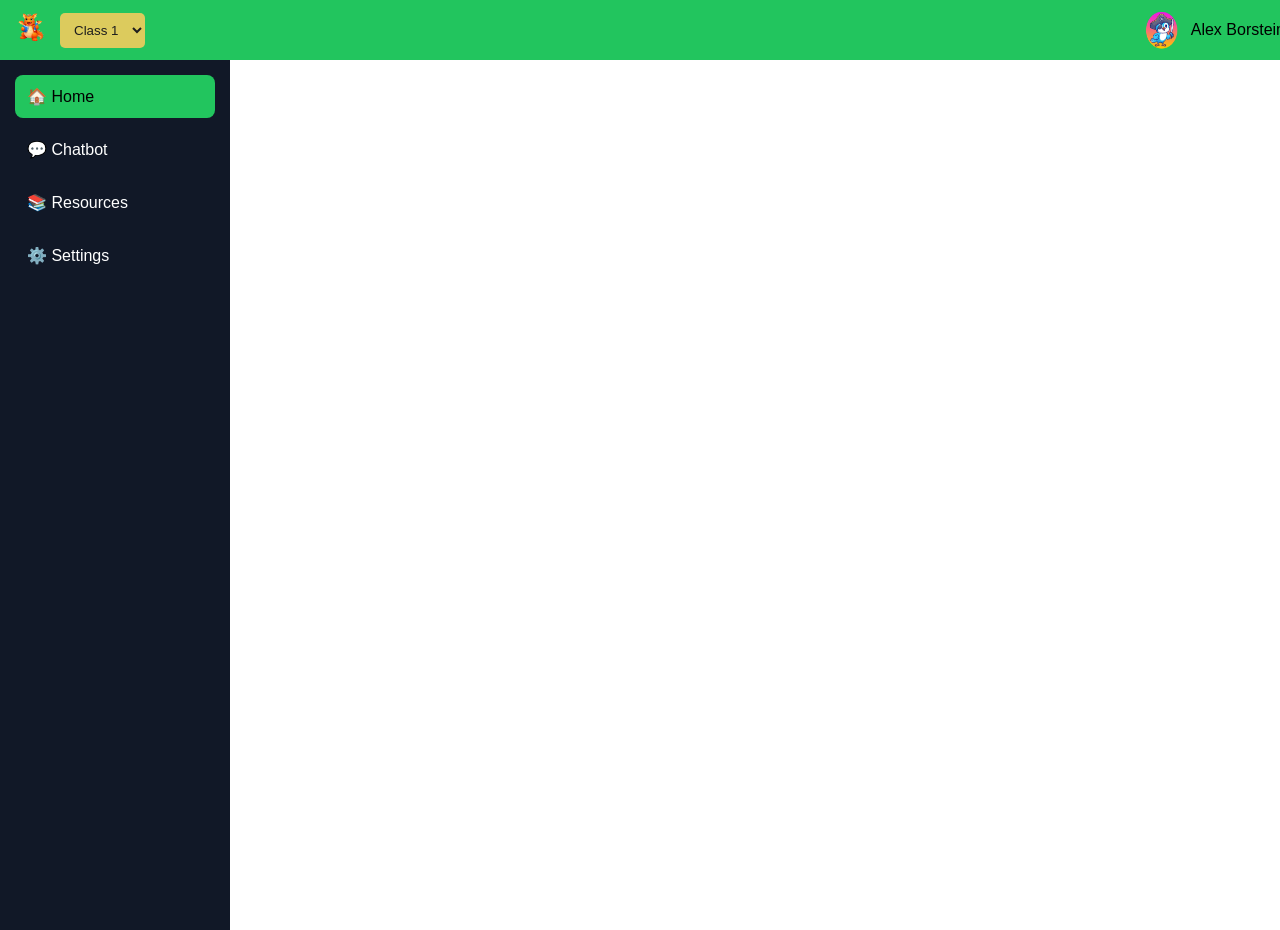
==== chatbot.html @ 6294f371 "made changes" ====
<!DOCTYPE html>
<html>
<head>
  <title>Student Chatbot</title>
  <link rel="stylesheet" href="style.css">
  <link rel="icon" type="image/png" href="assets/logo.png">
</head>

<body>

  <!-- TOP BAR -->
  <div class="top-bar">

    <div class="left">

      <div class="logo">
        <img src="assets/logo.png" alt="Logo">
      </div>

      <select class="dropdown">
        <option>Class 1</option>
      </select>

    </div>

    <div class="profile">
      <img src="assets/profile.png" alt="Profile">
      <span>Alex Borstein</span>
    </div>

  </div>

  <!-- MAIN LAYOUT -->
  <div class="container">

    <!-- SIDEBAR -->
    <div class="sidebar">

      <a href="index.html" class="active">🏠 Home</a> <!-- Abdelkerim add the logs here, make sure no background of logos-->
      <a href="chatbot.html">💬 Chatbot</a>
      <a href="resources.html">📚 Resources</a>
      <a href="settings.html">⚙️ Settings</a>

    </div>
---- style.css ----
body {
    margin: 0;
    font-family: Arial, sans-serif;
}

/* TOP BAR */
.top-bar {
    width: 100%;
    height: 60px;
    background-color: #22C55E;
    display: flex;
    align-items: center;
    padding: 0 15px;
}

/* LEFT SIDE */
.left {
    display: flex;
    align-items: center;
    gap: 15px;
}

/* LOGO */
.logo img {
    height: 45px;
}

/* DROPDOWN */
.dropdown {
    padding: 5px 10px;
    border-radius: 5px;
    border: none;
    height: 35px;
    background-color: #DCCB5D;
    color: #1E1E1E;
}

/* PROFILE */
.profile {
    margin-left: auto;
    display: flex;
    align-items: center;
    gap: 10px;
    padding-right: 10px;
}

.profile img {
    height: 40px;
    width: 40px;
    border-radius: 50%;
}

/* MAIN LAYOUT */
.container {
    display: flex;
}

/* SIDEBAR */
.sidebar {
    width: 200px;
    height: calc(100vh - 60px);
    background-color: #111827;
    padding: 15px;
}

/* SIDEBAR LINKS */
.sidebar a {
    display: block;
    padding: 12px;
    margin-bottom: 10px;
    text-decoration: none;
    color: white;
    border-radius: 8px;
    transition: 0.2s;
}

.sidebar a:hover {
    background-color: #1F2937;
}

.sidebar a.active {
    background-color: #22C55E;
    color: black;
}

/* CONTENT */
.content {
    flex: 1;
    padding: 20px;
}

/* CARDS */
.cards {
    display: flex;
    gap: 10px;
}

.card {
    flex: 1;
    background: #f3f4f6;
    padding: 20px;
    border-radius: 10px;
}

/* LARGE CARD */
.large-card {
    margin-top: 20px;
    height: 200px;
    background: #e5e7eb;
    border-radius: 10px;
    padding: 20px;
}

/* BOTTOM SECTION */
.bottom-section {
    display: flex;
    gap: 10px;
    margin-top: 20px;
}

.notes, .assignment {
    flex: 1;
    background: #f3f4f6;
    padding: 20px;
    border-radius: 10px;
}
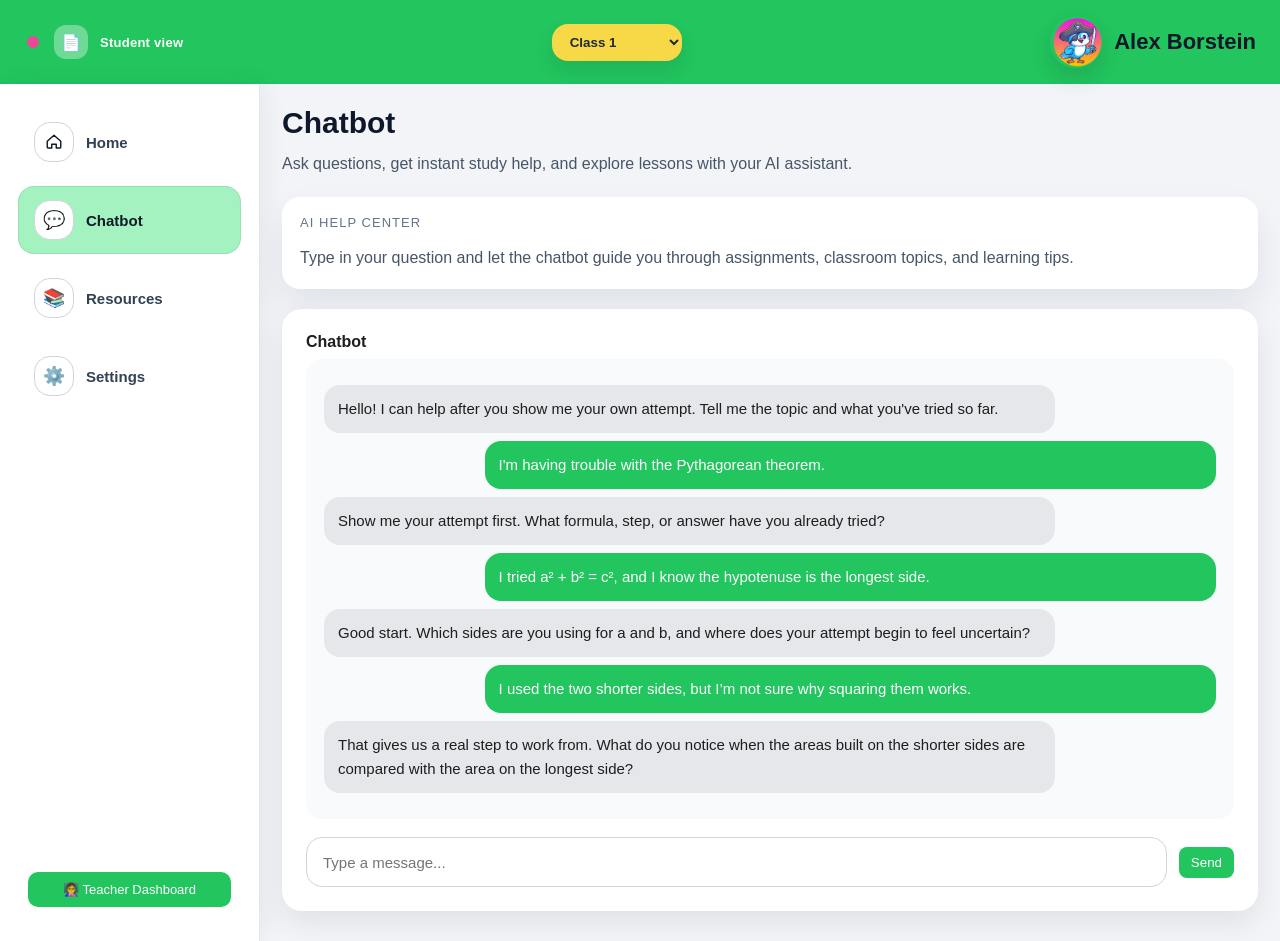
==== commit 7d229be2: "Merge branch 'main' of https://github.com/emaans101/Secure-AI-Project" ====
--- a/chatbot.html
+++ b/chatbot.html
@@ -1,44 +1,187 @@
-<!DOCTYPE html>
+﻿<!DOCTYPE html>
 <html>
 <head>
   <title>Student Chatbot</title>
-  <link rel="stylesheet" href="style.css">
+  <link rel="stylesheet" href="css/style.css">
+  <link rel="stylesheet" href="css/chatbot.css">
   <link rel="icon" type="image/png" href="assets/logo.png">
 </head>
 
+<script>
+const tutorState = {
+    currentTopic: null,
+    hasAttempt: false
+};
+
+function sendMessage() {
+    let input = document.getElementById("userInput");
+    let message = input.value.trim();
+    if (message === "") return;
+
+    appendMessage("user", message);
+    input.value = "";
+
+    setTimeout(() => {
+        appendMessage("bot", generateSocraticReply(message));
+    }, 250);
+}
+
+function appendMessage(role, text) {
+    let chat = document.getElementById("chatMessages");
+    let msg = document.createElement("div");
+    msg.className = role;
+    msg.innerText = text;
+    chat.appendChild(msg);
+    chat.scrollTop = chat.scrollHeight;
+}
+
+function generateSocraticReply(text) {
+    let normalized = text.toLowerCase();
+    let detectedTopic = extractTopic(normalized);
+    let topic = detectedTopic || tutorState.currentTopic;
+    let hasAttempt = detectAttempt(normalized);
+    let asksForHelp = /\b(stuck|don't understand|dont understand|can't|cant|help me|how do i|how do we|why|what is|explain|solve|answer)\b/.test(normalized);
+    let lowEffortUncertainty = /\b(i'm not sure|im not sure|i'm lost|im lost|i don't know|idk|not sure)\b/.test(normalized);
+
+    if (detectedTopic) {
+        tutorState.currentTopic = detectedTopic;
+    }
+
+    if (hasAttempt) {
+        tutorState.hasAttempt = true;
+    }
+
+    if (/\b(hello|hi|hey|good morning|good afternoon|good evening)\b/.test(normalized)) {
+        return "Hi! What topic are you working on today? Try sharing what you think the answer might be or the step you already tried.";
+    }
+
+    if (/\b(thank|thanks|great|ok|okay|nice)\b/.test(normalized)) {
+        return "You’re welcome! Is there another step you want to explore or another topic you'd like to review?";
+    }
+
+    if ((asksForHelp || lowEffortUncertainty) && !tutorState.hasAttempt) {
+        if (topic) {
+            return `Before I help with ${topic}, show me your own attempt first. What answer did you try, or what first step have you already taken?`;
+        }
+        return "Show me your own attempt first. Tell me the topic, what answer you tried, or the first step you worked on.";
+    }
+
+    if (hasAttempt) {
+        if (topic) {
+            return `Nice, that gives us something to work with for ${topic}. Which part of your attempt feels strongest, and where do you think it starts to go off track?`;
+        }
+        return "Good, now we have an attempt to build from. Which step felt right, and where did you start getting stuck?";
+    }
+
+    if (/\b(i know|i understand|i think|i learned|i remember|i believe)\b/.test(normalized)) {
+        if (topic) {
+            return `That’s a useful start for ${topic}. What step would you try next before asking for the full explanation?`;
+        }
+        return "That’s a useful start. What step would you try next before asking for the full explanation?";
+    }
+
+    return topic
+        ? `What have you tried so far for ${topic}? I’ll jump in once you show me a step or an answer you already worked on.`
+        : "Tell me the topic and show me a step, idea, or answer you already tried so I can guide you from there.";
+}
+
+function extractTopic(text) {
+    let topics = ["pythagorean theorem", "triangle", "equation", "grammar", "essay", "photosynthesis", "algebra", "history", "chemistry", "fractions"];
+    for (let topic of topics) {
+        if (text.includes(topic)) return topic;
+    }
+    let match = text.match(/\b(on|about|with|in) ([a-z ]+)\b/);
+    return match ? match[2].trim() : null;
+}
+
+function detectAttempt(text) {
+    return /\b(i tried|i think|my answer|my attempt|i got|i used|i solved|i wrote|i worked out|i calculated|i started|first i|i know|i believe|i found|i did)\b/.test(text)
+        || /\d/.test(text)
+        || /[=+\-*/^]/.test(text);
+}
+</script>
+
 <body>
 
-  <!-- TOP BAR -->
-  <div class="top-bar">
+  <header class="top-bar">
+    <div class="top-left">
+      <div class="status-dot"></div>
+      <div class="top-icon">📄</div>
+      <div class="top-label">Student view</div>
+    </div>
+    <div class="top-center">
+      <select class="dropdown">
+        <option>Class 1</option>
+        <option>Class 2</option>
+        <option>Class 3</option>
+      </select>
+    </div>
+    <div class="top-right">
+      <img src="assets/profile.png" alt="Profile" class="profile-avatar">
+      <span class="profile-name">Alex Borstein</span>
+    </div>
+  </header>
 
-    <div class="left">
+  <div class="container">
+    <aside class="sidebar">
+      <nav>
+        <a href="index.html" class="nav-item">
+          <span class="nav-icon home-icon">
+            <svg viewBox="0 0 24 24" fill="none" stroke="currentColor" stroke-width="1.9" stroke-linecap="round" stroke-linejoin="round">
+              <path d="M3 11L12 3l9 8v8a1 1 0 0 1-1 1h-5v-5H9v5H4a1 1 0 0 1-1-1v-8Z" />
+            </svg>
+          </span>
+          Home
+        </a>
+        <a href="chatbot.html" class="nav-item active">
+          <span class="nav-icon">💬</span>
+          Chatbot
+        </a>
+        <a href="resources.html" class="nav-item">
+          <span class="nav-icon">📚</span>
+          Resources
+        </a>
+        <a href="settings.html" class="nav-item">
+          <span class="nav-icon">⚙️</span>
+          Settings
+        </a>
+      </nav>
+      <a href="teacher-dashboard.html" class="teacher-btn">
+        👩‍🏫 Teacher Dashboard
+      </a>
+    </aside>
+    <main class="content">
+      <div class="page-intro">
+        <h1>Chatbot</h1>
+        <p>Ask questions, get instant study help, and explore lessons with your AI assistant.</p>
+      </div>
+      <article class="card">
+        <div class="card-title">AI Help Center</div>
+        <p class="card-text">Type in your question and let the chatbot guide you through assignments, classroom topics, and learning tips.</p>
+      </article>
+          <div class="chatbox">
 
-      <div class="logo">
-        <img src="assets/logo.png" alt="Logo">
+      <div class="chat-header">Chatbot</div>
+
+      <div class="chat-messages" id="chatMessages">
+        <div class="bot">Hello! I can help after you show me your own attempt. Tell me the topic and what you've tried so far.</div>
+        <div class="user">I'm having trouble with the Pythagorean theorem.</div>
+        <div class="bot">Show me your attempt first. What formula, step, or answer have you already tried?</div>
+        <div class="user">I tried a² + b² = c², and I know the hypotenuse is the longest side.</div>
+        <div class="bot">Good start. Which sides are you using for a and b, and where does your attempt begin to feel uncertain?</div>
+        <div class="user">I used the two shorter sides, but I’m not sure why squaring them works.</div>
+        <div class="bot">That gives us a real step to work from. What do you notice when the areas built on the shorter sides are compared with the area on the longest side?</div>
       </div>
 
-      <select class="dropdown">
-        <option>Class 1</option>
-      </select>
+      <div class="chat-input">
+        <input type="text" id="userInput" placeholder="Type a message...">
+        <button onclick="sendMessage()">Send</button>
+      </div>
+    </main>
 
-    </div>
-
-    <div class="profile">
-      <img src="assets/profile.png" alt="Profile">
-      <span>Alex Borstein</span>
-    </div>
 
   </div>
+  </div>
 
-  <!-- MAIN LAYOUT -->
-  <div class="container">
-
-    <!-- SIDEBAR -->
-    <div class="sidebar">
-
-      <a href="index.html" class="active">🏠 Home</a> <!-- Abdelkerim add the logs here, make sure no background of logos-->
-      <a href="chatbot.html">💬 Chatbot</a>
-      <a href="resources.html">📚 Resources</a>
-      <a href="settings.html">⚙️ Settings</a>
-
-    </div>+</body>
+</html>
--- a/css/style.css
+++ b/css/style.css
@@ -0,0 +1,273 @@
+﻿* {
+  box-sizing: border-box;
+}
+
+body {
+  margin: 0;
+  font-family: 'Inter', Arial, sans-serif;
+  background: #f2f4f8;
+  color: #1f2937;
+}
+
+button,
+input,
+select {
+  font-family: inherit;
+}
+
+.top-bar {
+  display: flex;
+  align-items: center;
+  justify-content: space-between;
+  padding: 16px 24px;
+  background: #22c55e;
+  color: #ffffff;
+  min-height: 64px;
+  box-shadow: inset 0 -2px 0 rgba(16, 185, 129, 0.25);
+}
+
+.top-left,
+.top-right {
+  display: flex;
+  align-items: center;
+  gap: 12px;
+}
+
+.top-center {
+  flex: 1;
+  display: flex;
+  justify-content: center;
+}
+
+.status-dot {
+  width: 18px;
+  height: 18px;
+  border-radius: 50%;
+  background: #ec4899;
+  border: 3px solid #22c55e;
+}
+
+.top-icon {
+  width: 34px;
+  height: 34px;
+  display: grid;
+  place-items: center;
+  background: rgba(255, 255, 255, 0.35);
+  border-radius: 12px;
+  font-size: 16px;
+}
+
+.top-label {
+  font-weight: 700;
+  font-size: 13px;
+  letter-spacing: 0.02em;
+}
+
+.dropdown {
+  padding: 10px 14px;
+  border-radius: 16px;
+  border: none;
+  background-color: #f7d948;
+  color: #1f2937;
+  font-weight: 700;
+  min-width: 130px;
+  box-shadow: 0 10px 20px rgba(15, 23, 42, 0.1);
+}
+
+.profile-avatar {
+  width: 52px;
+  height: 52px;
+  border-radius: 50%;
+  object-fit: cover;
+  box-shadow: 0 10px 22px rgba(15, 23, 42, 0.14);
+}
+
+.profile-name {
+  font-size: 22px;
+  font-weight: 700;
+  color: #0f172a;
+}
+
+.container {
+  display: grid;
+  grid-template-columns: 240px 1fr;
+  min-height: calc(100vh - 64px);
+}
+
+.sidebar {
+  padding: 24px 18px;
+  background: #ffffff;
+  border-right: 1px solid #e2e8f0;
+  box-shadow: 4px 0 24px rgba(15, 23, 42, 0.06);
+  display: flex;
+  flex-direction: column;
+  justify-content: space-between;
+}
+
+nav {
+  display: flex;
+  flex-direction: column;
+  gap: 10px;
+}
+
+.container {
+  display: grid;
+  grid-template-columns: 260px minmax(0, 1fr);
+  min-height: calc(100vh - 64px);
+}
+
+@media (max-width: 1000px) {
+  .container {
+    grid-template-columns: 1fr;
+  }
+}
+
+.nav-item {
+  display: flex;
+  align-items: center;
+  gap: 12px;
+  padding: 14px 16px;
+  border-radius: 16px;
+  text-decoration: none;
+  color: #334155;
+  font-size: 15px;
+  font-weight: 700;
+  transition: transform 0.2s ease, background 0.2s ease, box-shadow 0.2s ease;
+}
+
+.nav-item:hover {
+  background: #f4f9f5;
+  transform: translateX(2px);
+}
+
+.nav-item.active {
+  background: #a4f2bf;
+  color: #111827;
+  box-shadow: inset 0 0 0 1px rgba(15, 23, 42, 0.08);
+}
+
+.nav-icon {
+  width: 40px;
+  height: 40px;
+  display: grid;
+  place-items: center;
+  border-radius: 16px;
+  background: #ffffff;
+  color: #111827;
+  font-size: 18px;
+  border: 1px solid #d1d5db;
+}
+
+.nav-item.active .nav-icon {
+  background: #ffffff;
+  border-color: #d1d5db;
+}
+
+.nav-item .nav-icon svg {
+  width: 18px;
+  height: 18px;
+}
+
+.sidebar-footer {
+  display: flex;
+  justify-content: center;
+  margin-top: 16px;
+}
+
+.add-button {
+  width: 48px;
+  height: 48px;
+  border-radius: 16px;
+  border: none;
+  background: #111827;
+  color: white;
+  font-size: 24px;
+  cursor: pointer;
+  box-shadow: 0 16px 26px rgba(17, 24, 39, 0.18);
+}
+
+
+.content {
+  padding: 22px 22px 30px 22px;
+}
+
+
+.content {
+  padding: 22px 22px 30px 22px;
+}
+
+.page-intro {
+  margin-bottom: 20px;
+}
+
+.page-intro h1 {
+  margin: 0;
+  font-size: 30px;
+  color: #0f172a;
+}
+
+.page-intro p {
+  margin: 10px 0 0;
+  color: #475569;
+  max-width: 620px;
+  line-height: 1.7;
+}
+
+.card-text {
+  margin: 14px 0 0;
+  color: #475569;
+  line-height: 1.7;
+}
+
+.dashboard-grid {
+  display: grid;
+  gap: 30px;
+  grid-template-columns: 1.1fr 1fr;
+}
+
+.summary-cards,
+.side-cards {
+  display: grid;
+  gap: 26px;
+}
+
+.summary-cards {
+  grid-template-columns: repeat(2, minmax(0, 1fr));
+}
+
+.card {
+  background: white;
+  border-radius: 18px;
+  padding: 18px;
+  box-shadow: 0 16px 34px rgba(15, 23, 42, 0.08);
+}
+
+.card-title {
+  display: block;
+  margin-bottom: 14px;
+  font-size: 13px;
+  letter-spacing: 0.08em;
+  text-transform: uppercase;
+  color: #64748b;
+}
+
+.teacher-btn {
+  display: flex;
+  align-items: center;
+  justify-content: center;
+  padding: 10px 12px;
+  margin: 10px;
+  background: #22c55e;
+  color: white;
+  border-radius: 10px;
+  font-size: 13px;
+  text-decoration: none;
+  font-weight: 500;
+  transition: 0.2s ease;
+}
+
+.teacher-btn:hover {
+  background: #16a34a;
+  transform: translateY(-2px);
+}
+
--- a/css/chatbot.css
+++ b/css/chatbot.css
@@ -0,0 +1,93 @@
+/* CHATBOX */
+.chatbox {
+    margin: 20px auto 0;
+    background: white;
+    border-radius: 20px;
+    padding: 24px;
+    width: 100%;
+    max-width: 980px;
+    box-shadow: 0 12px 30px rgba(0, 0, 0, 0.08);
+}
+
+/* HEADER */
+.chat-header {
+    font-weight: bold;
+    font-size: 16px;
+    margin-bottom: 8px;
+    color: #1E1E1E;
+}
+
+/* MESSAGES AREA */
+.chat-messages {
+    min-height: 360px;
+    max-height: calc(100vh - 260px);
+    overflow-y: auto;
+    background: #f9fafb;
+    padding: 18px;
+    border-radius: 16px;
+    scroll-behavior: smooth;
+}
+
+/* MESSAGE BASE */
+.bot, .user {
+    margin: 8px 0;
+    padding: 12px 14px;
+    border-radius: 16px;
+    max-width: 82%;
+    font-size: 15px;
+    line-height: 1.6;
+}
+
+/* BOT */
+.bot {
+    background: #e5e7eb;
+    color: #1E1E1E;
+}
+
+/* USER */
+.user {
+    background: #22C55E;
+    color: white;
+    margin-left: auto;
+}
+
+/* INPUT AREA */
+.chat-input {
+    display: flex;
+    margin-top: 18px;
+    gap: 12px;
+    align-items: center;
+}
+
+/* INPUT */
+.chat-input input {
+    flex: 1;
+    padding: 14px 16px;
+    border-radius: 16px;
+    border: 1px solid #d1d5db;
+    outline: none;
+    min-height: 50px;
+    font-size: 15px;
+}
+
+/* FOCUS EFFECT */
+.chat-input input:focus {
+    border-color: #22C55E;
+    box-shadow: 0 0 0 2px rgba(34,197,94,0.2);
+}
+
+/* BUTTON */
+.chat-input button {
+    padding: 8px 12px;
+    border: none;
+    background: #22C55E;
+    color: white;
+    border-radius: 8px;
+    cursor: pointer;
+    transition: 0.2s;
+}
+
+/* HOVER */
+.chat-input button:hover {
+    background: #16a34a;
+}
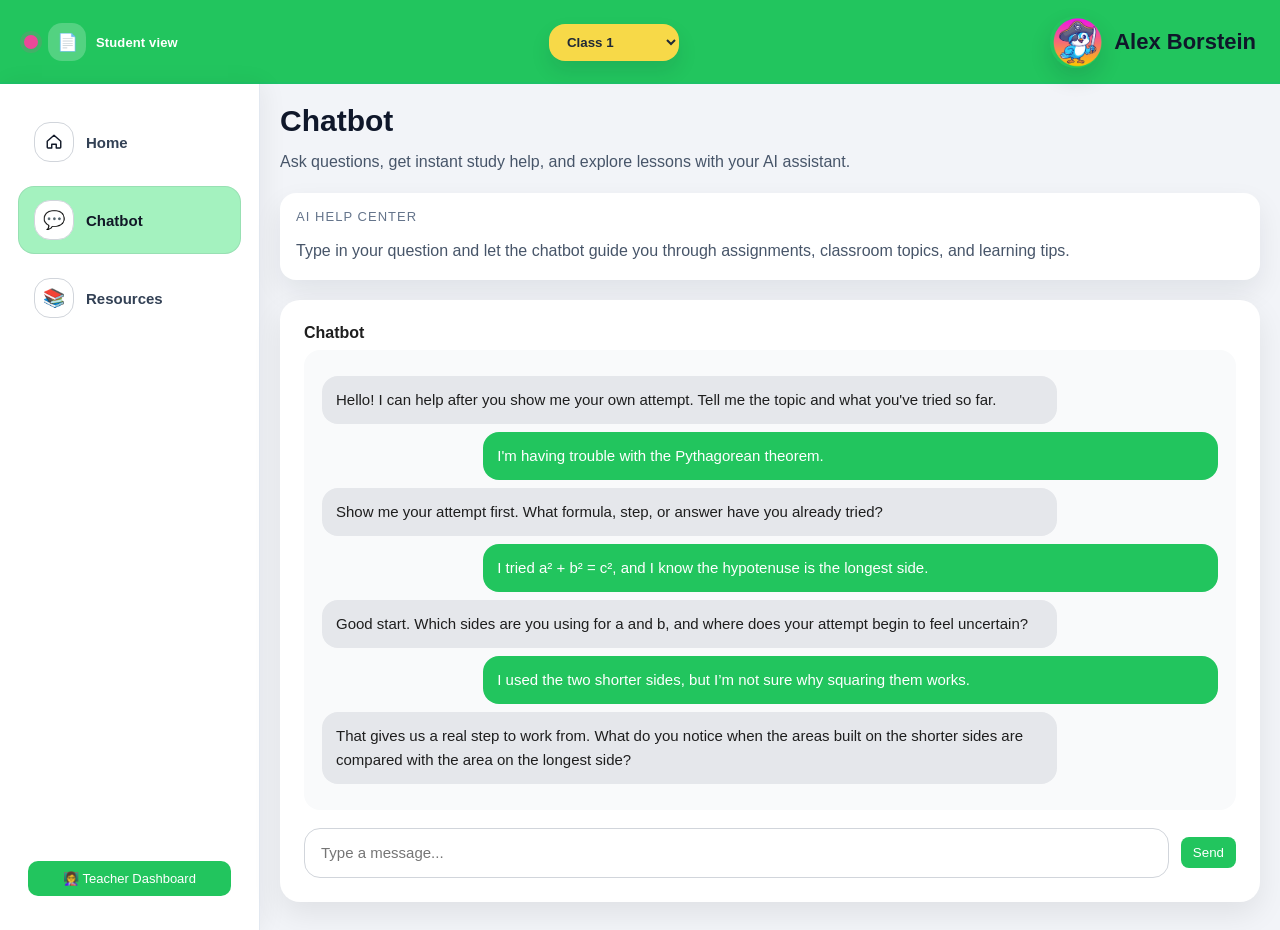
==== commit ac7fdab2: "Removed Settings tab" ====
--- a/chatbot.html
+++ b/chatbot.html
@@ -141,10 +141,6 @@
           <span class="nav-icon">📚</span>
           Resources
         </a>
-        <a href="settings.html" class="nav-item">
-          <span class="nav-icon">⚙️</span>
-          Settings
-        </a>
       </nav>
       <a href="teacher-dashboard.html" class="teacher-btn">
         👩‍🏫 Teacher Dashboard
--- a/css/style.css
+++ b/css/style.css
@@ -33,6 +33,10 @@
   gap: 12px;
 }
 
+.top-left {
+  gap: 10px;
+}
+
 .top-center {
   flex: 1;
   display: flex;
@@ -40,27 +44,50 @@
 }
 
 .status-dot {
-  width: 18px;
-  height: 18px;
+  width: 14px;
+  height: 14px;
   border-radius: 50%;
   background: #ec4899;
-  border: 3px solid #22c55e;
+  box-shadow: 0 0 0 4px rgba(236, 72, 153, 0.16);
+}
+
+.top-chip {
+  display: flex;
+  align-items: center;
+  gap: 12px;
+  padding: 8px 14px 8px 8px;
+  border-radius: 18px;
+  background: rgba(255, 255, 255, 0.12);
+  box-shadow: inset 0 0 0 1px rgba(255, 255, 255, 0.12);
 }
 
 .top-icon {
-  width: 34px;
-  height: 34px;
+  width: 38px;
+  height: 38px;
   display: grid;
   place-items: center;
-  background: rgba(255, 255, 255, 0.35);
-  border-radius: 12px;
-  font-size: 16px;
+  background: rgba(255, 255, 255, 0.22);
+  border-radius: 14px;
+  font-size: 17px;
+}
+
+.top-copy {
+  display: flex;
+  flex-direction: column;
+  gap: 1px;
 }
 
 .top-label {
   font-weight: 700;
   font-size: 13px;
-  letter-spacing: 0.02em;
+  letter-spacing: 0.01em;
+}
+
+.top-subtitle {
+  font-size: 11px;
+  color: rgba(255, 255, 255, 0.8);
+  letter-spacing: 0.04em;
+  text-transform: uppercase;
 }
 
 .dropdown {
@@ -188,16 +215,11 @@
 
 
 .content {
-  padding: 22px 22px 30px 22px;
-}
-
-
-.content {
-  padding: 22px 22px 30px 22px;
+  padding: 20px 20px 28px;
 }
 
 .page-intro {
-  margin-bottom: 20px;
+  margin-bottom: 18px;
 }
 
 .page-intro h1 {
@@ -214,21 +236,21 @@
 }
 
 .card-text {
-  margin: 14px 0 0;
+  margin: 12px 0 0;
   color: #475569;
-  line-height: 1.7;
+  line-height: 1.6;
 }
 
 .dashboard-grid {
   display: grid;
-  gap: 30px;
+  gap: 22px;
   grid-template-columns: 1.1fr 1fr;
 }
 
 .summary-cards,
 .side-cards {
   display: grid;
-  gap: 26px;
+  gap: 18px;
 }
 
 .summary-cards {
@@ -237,9 +259,9 @@
 
 .card {
   background: white;
-  border-radius: 18px;
-  padding: 18px;
-  box-shadow: 0 16px 34px rgba(15, 23, 42, 0.08);
+  border-radius: 16px;
+  padding: 16px;
+  box-shadow: 0 12px 28px rgba(15, 23, 42, 0.08);
 }
 
 .card-title {
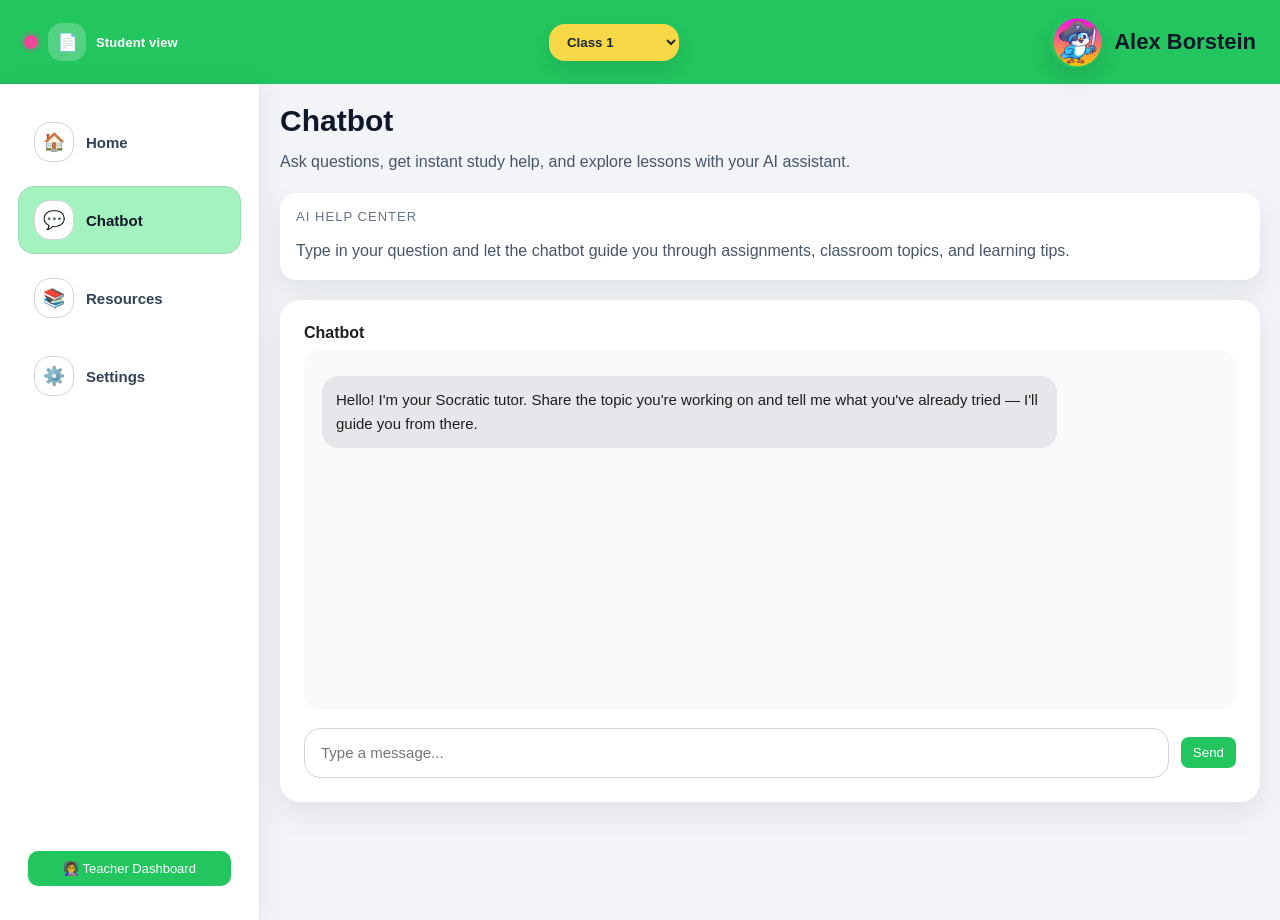
==== commit 02a3b099: "updates the files" ====
--- a/chatbot.html
+++ b/chatbot.html
@@ -7,100 +7,6 @@
   <link rel="icon" type="image/png" href="assets/logo.png">
 </head>
 
-<script>
-const tutorState = {
-    currentTopic: null,
-    hasAttempt: false
-};
-
-function sendMessage() {
-    let input = document.getElementById("userInput");
-    let message = input.value.trim();
-    if (message === "") return;
-
-    appendMessage("user", message);
-    input.value = "";
-
-    setTimeout(() => {
-        appendMessage("bot", generateSocraticReply(message));
-    }, 250);
-}
-
-function appendMessage(role, text) {
-    let chat = document.getElementById("chatMessages");
-    let msg = document.createElement("div");
-    msg.className = role;
-    msg.innerText = text;
-    chat.appendChild(msg);
-    chat.scrollTop = chat.scrollHeight;
-}
-
-function generateSocraticReply(text) {
-    let normalized = text.toLowerCase();
-    let detectedTopic = extractTopic(normalized);
-    let topic = detectedTopic || tutorState.currentTopic;
-    let hasAttempt = detectAttempt(normalized);
-    let asksForHelp = /\b(stuck|don't understand|dont understand|can't|cant|help me|how do i|how do we|why|what is|explain|solve|answer)\b/.test(normalized);
-    let lowEffortUncertainty = /\b(i'm not sure|im not sure|i'm lost|im lost|i don't know|idk|not sure)\b/.test(normalized);
-
-    if (detectedTopic) {
-        tutorState.currentTopic = detectedTopic;
-    }
-
-    if (hasAttempt) {
-        tutorState.hasAttempt = true;
-    }
-
-    if (/\b(hello|hi|hey|good morning|good afternoon|good evening)\b/.test(normalized)) {
-        return "Hi! What topic are you working on today? Try sharing what you think the answer might be or the step you already tried.";
-    }
-
-    if (/\b(thank|thanks|great|ok|okay|nice)\b/.test(normalized)) {
-        return "You’re welcome! Is there another step you want to explore or another topic you'd like to review?";
-    }
-
-    if ((asksForHelp || lowEffortUncertainty) && !tutorState.hasAttempt) {
-        if (topic) {
-            return `Before I help with ${topic}, show me your own attempt first. What answer did you try, or what first step have you already taken?`;
-        }
-        return "Show me your own attempt first. Tell me the topic, what answer you tried, or the first step you worked on.";
-    }
-
-    if (hasAttempt) {
-        if (topic) {
-            return `Nice, that gives us something to work with for ${topic}. Which part of your attempt feels strongest, and where do you think it starts to go off track?`;
-        }
-        return "Good, now we have an attempt to build from. Which step felt right, and where did you start getting stuck?";
-    }
-
-    if (/\b(i know|i understand|i think|i learned|i remember|i believe)\b/.test(normalized)) {
-        if (topic) {
-            return `That’s a useful start for ${topic}. What step would you try next before asking for the full explanation?`;
-        }
-        return "That’s a useful start. What step would you try next before asking for the full explanation?";
-    }
-
-    return topic
-        ? `What have you tried so far for ${topic}? I’ll jump in once you show me a step or an answer you already worked on.`
-        : "Tell me the topic and show me a step, idea, or answer you already tried so I can guide you from there.";
-}
-
-function extractTopic(text) {
-    let topics = ["pythagorean theorem", "triangle", "equation", "grammar", "essay", "photosynthesis", "algebra", "history", "chemistry", "fractions"];
-    for (let topic of topics) {
-        if (text.includes(topic)) return topic;
-    }
-    let match = text.match(/\b(on|about|with|in) ([a-z ]+)\b/);
-    return match ? match[2].trim() : null;
-}
-
-function detectAttempt(text) {
-    return /\b(i tried|i think|my answer|my attempt|i got|i used|i solved|i wrote|i worked out|i calculated|i started|first i|i know|i believe|i found|i did)\b/.test(text)
-        || /\d/.test(text)
-        || /[=+\-*/^]/.test(text);
-}
-</script>
-
 <body>
 
   <header class="top-bar">
@@ -109,6 +15,7 @@
       <div class="top-icon">📄</div>
       <div class="top-label">Student view</div>
     </div>
+
     <div class="top-center">
       <select class="dropdown">
         <option>Class 1</option>
@@ -116,6 +23,7 @@
         <option>Class 3</option>
       </select>
     </div>
+
     <div class="top-right">
       <img src="assets/profile.png" alt="Profile" class="profile-avatar">
       <span class="profile-name">Alex Borstein</span>
@@ -126,58 +34,179 @@
     <aside class="sidebar">
       <nav>
         <a href="index.html" class="nav-item">
-          <span class="nav-icon home-icon">
-            <svg viewBox="0 0 24 24" fill="none" stroke="currentColor" stroke-width="1.9" stroke-linecap="round" stroke-linejoin="round">
-              <path d="M3 11L12 3l9 8v8a1 1 0 0 1-1 1h-5v-5H9v5H4a1 1 0 0 1-1-1v-8Z" />
-            </svg>
-          </span>
+          <span class="nav-icon">🏠</span>
           Home
         </a>
+
         <a href="chatbot.html" class="nav-item active">
           <span class="nav-icon">💬</span>
           Chatbot
         </a>
+
         <a href="resources.html" class="nav-item">
           <span class="nav-icon">📚</span>
           Resources
         </a>
+
+        <a href="settings.html" class="nav-item">
+          <span class="nav-icon">⚙️</span>
+          Settings
+        </a>
       </nav>
+
       <a href="teacher-dashboard.html" class="teacher-btn">
         👩‍🏫 Teacher Dashboard
       </a>
     </aside>
+
     <main class="content">
       <div class="page-intro">
         <h1>Chatbot</h1>
         <p>Ask questions, get instant study help, and explore lessons with your AI assistant.</p>
       </div>
+
       <article class="card">
         <div class="card-title">AI Help Center</div>
-        <p class="card-text">Type in your question and let the chatbot guide you through assignments, classroom topics, and learning tips.</p>
+        <p class="card-text">
+          Type in your question and let the chatbot guide you through assignments, classroom topics, and learning tips.
+        </p>
       </article>
-          <div class="chatbox">
-
-      <div class="chat-header">Chatbot</div>
-
-      <div class="chat-messages" id="chatMessages">
-        <div class="bot">Hello! I can help after you show me your own attempt. Tell me the topic and what you've tried so far.</div>
-        <div class="user">I'm having trouble with the Pythagorean theorem.</div>
-        <div class="bot">Show me your attempt first. What formula, step, or answer have you already tried?</div>
-        <div class="user">I tried a² + b² = c², and I know the hypotenuse is the longest side.</div>
-        <div class="bot">Good start. Which sides are you using for a and b, and where does your attempt begin to feel uncertain?</div>
-        <div class="user">I used the two shorter sides, but I’m not sure why squaring them works.</div>
-        <div class="bot">That gives us a real step to work from. What do you notice when the areas built on the shorter sides are compared with the area on the longest side?</div>
-      </div>
-
-      <div class="chat-input">
-        <input type="text" id="userInput" placeholder="Type a message...">
-        <button onclick="sendMessage()">Send</button>
+
+      <div class="chatbox">
+        <div class="chat-header">Chatbot</div>
+
+        <div class="chat-messages" id="chatMessages">
+          <div class="bot">
+            Hello! I'm your Socratic tutor. Share the topic you're working on and tell me what you've already tried — I'll guide you from there.
+          </div>
+        </div>
+
+        <div class="chat-input">
+          <input type="text" id="userInput" placeholder="Type a message..." autocomplete="off">
+          <button id="sendBtn" onclick="sendMessage()">Send</button>
+        </div>
       </div>
     </main>
-
-
   </div>
-  </div>
+
+<script>
+  // ✅ Backend URL (your Python/Flask server)
+  const API_URL = "http://127.0.0.1:5000/chat";
+
+  const chatMessages = document.getElementById("chatMessages");
+  const userInput = document.getElementById("userInput");
+  const sendBtn = document.getElementById("sendBtn");
+
+  const conversationHistory = [];
+
+  function appendMessage(role, text) {
+    const msg = document.createElement("div");
+    msg.className = role;
+    msg.innerText = text;
+    chatMessages.appendChild(msg);
+    chatMessages.scrollTop = chatMessages.scrollHeight;
+  }
+
+  function setLoading(isLoading) {
+    sendBtn.disabled = isLoading;
+    userInput.disabled = isLoading;
+    sendBtn.textContent = isLoading ? "..." : "Send";
+  }
+
+  let typingBubble = null;
+
+  function showTyping() {
+    typingBubble = document.createElement("div");
+    typingBubble.className = "bot typing-indicator";
+    typingBubble.innerHTML = "<span></span><span></span><span></span>";
+    chatMessages.appendChild(typingBubble);
+  }
+
+  function hideTyping() {
+    if (typingBubble) {
+      typingBubble.remove();
+      typingBubble = null;
+    }
+  }
+
+  async function sendMessage() {
+    const message = userInput.value.trim();
+    if (!message) return;
+
+    appendMessage("user", message);
+    userInput.value = "";
+
+    conversationHistory.push({ role: "user", content: message });
+
+    setLoading(true);
+    showTyping();
+
+    try {
+      const response = await fetch(API_URL, {
+        method: "POST",
+        headers: {
+          "Content-Type": "application/json"
+        },
+        body: JSON.stringify({
+          message: message,
+          history: conversationHistory
+        })
+      });
+
+      if (!response.ok) {
+        const err = await response.json();
+        throw new Error(err.error || "Server error");
+      }
+
+      const data = await response.json();
+      const reply = data.reply;
+
+      conversationHistory.push({ role: "assistant", content: reply });
+
+      hideTyping();
+      appendMessage("bot", reply);
+
+    } catch (error) {
+      hideTyping();
+      appendMessage("bot", "⚠️ Error connecting to server.");
+      console.error(error);
+    } finally {
+      setLoading(false);
+      userInput.focus();
+    }
+  }
+
+  userInput.addEventListener("keydown", (e) => {
+    if (e.key === "Enter" && !e.shiftKey) {
+      e.preventDefault();
+      sendMessage();
+    }
+  });
+</script>
+
+<style>
+  .typing-indicator {
+    display: flex;
+    gap: 4px;
+    padding: 10px;
+  }
+
+  .typing-indicator span {
+    width: 7px;
+    height: 7px;
+    border-radius: 50%;
+    background: #666;
+    animation: bounce 1.2s infinite ease-in-out;
+  }
+
+  .typing-indicator span:nth-child(2) { animation-delay: 0.2s; }
+  .typing-indicator span:nth-child(3) { animation-delay: 0.4s; }
+
+  @keyframes bounce {
+    0%, 80%, 100% { transform: translateY(0); opacity: 0.4; }
+    40% { transform: translateY(-6px); opacity: 1; }
+  }
+</style>
 
 </body>
-</html>
+</html>
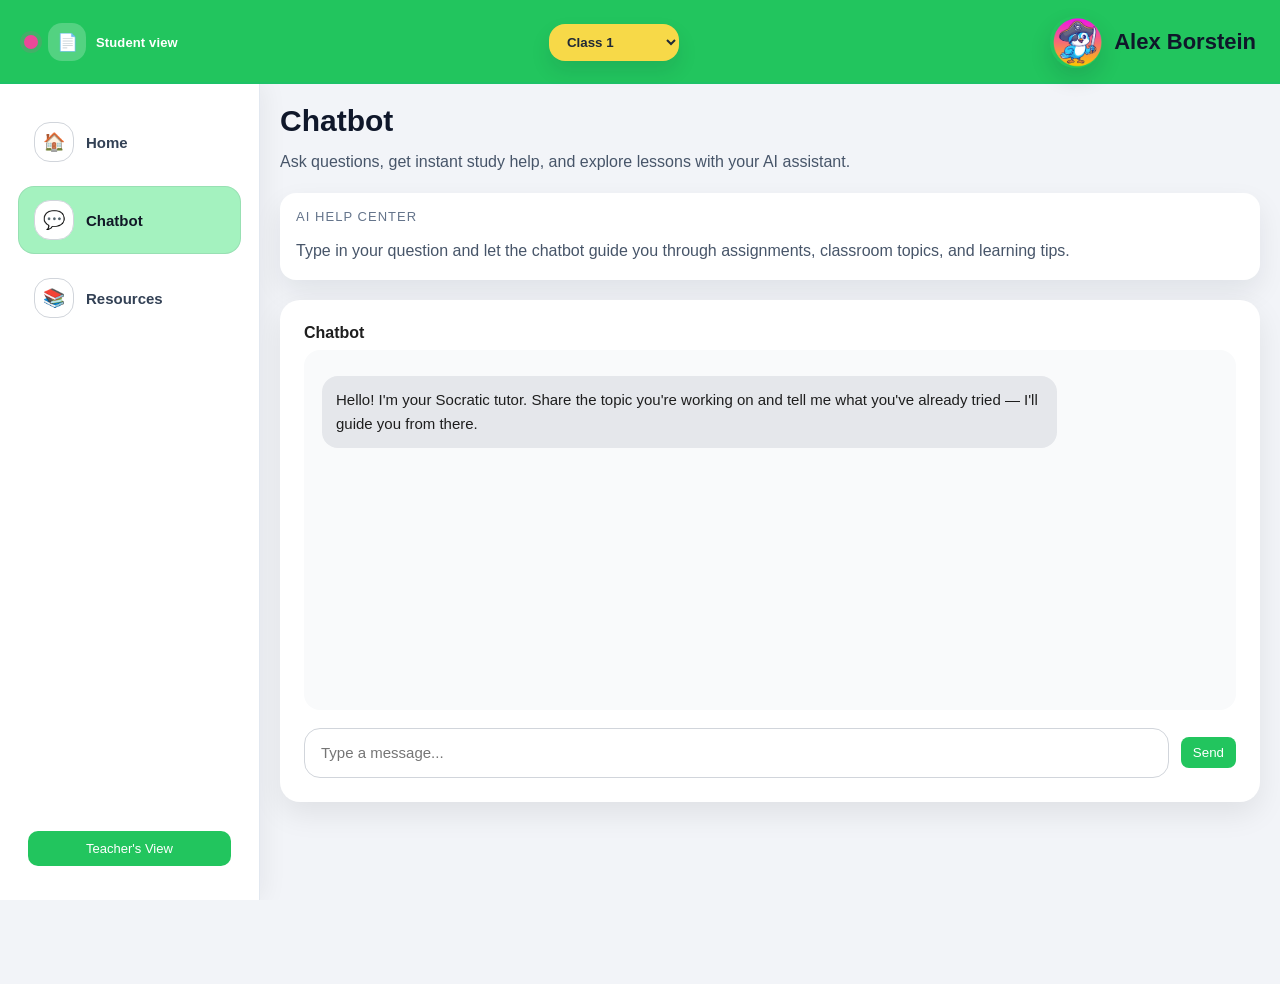
==== commit 7c9dc649: "Merge branch 'emaans101:main' into main" ====
--- a/chatbot.html
+++ b/chatbot.html
@@ -1,6 +1,7 @@
 ﻿<!DOCTYPE html>
 <html>
 <head>
+  <meta charset="UTF-8">
   <title>Student Chatbot</title>
   <link rel="stylesheet" href="css/style.css">
   <link rel="stylesheet" href="css/chatbot.css">
@@ -48,14 +49,10 @@
           Resources
         </a>
 
-        <a href="settings.html" class="nav-item">
-          <span class="nav-icon">⚙️</span>
-          Settings
-        </a>
       </nav>
 
       <a href="teacher-dashboard.html" class="teacher-btn">
-        👩‍🏫 Teacher Dashboard
+        Teacher's View
       </a>
     </aside>
 
--- a/css/style.css
+++ b/css/style.css
@@ -2,8 +2,15 @@
   box-sizing: border-box;
 }
 
+:root {
+  --top-bar-height: 84px;
+  --sidebar-width: 260px;
+}
+
 body {
   margin: 0;
+  height: 100vh;
+  overflow: hidden;
   font-family: 'Inter', Arial, sans-serif;
   background: #f2f4f8;
   color: #1f2937;
@@ -16,13 +23,18 @@
 }
 
 .top-bar {
+  position: fixed;
+  top: 0;
+  left: 0;
+  right: 0;
+  z-index: 1000;
   display: flex;
   align-items: center;
   justify-content: space-between;
   padding: 16px 24px;
+  height: var(--top-bar-height);
   background: #22c55e;
   color: #ffffff;
-  min-height: 64px;
   box-shadow: inset 0 -2px 0 rgba(16, 185, 129, 0.25);
 }
 
@@ -117,8 +129,10 @@
 
 .container {
   display: grid;
-  grid-template-columns: 240px 1fr;
-  min-height: calc(100vh - 64px);
+  grid-template-columns: var(--sidebar-width) minmax(0, 1fr);
+  margin-top: var(--top-bar-height);
+  height: calc(100vh - var(--top-bar-height));
+  overflow: hidden;
 }
 
 .sidebar {
@@ -129,6 +143,8 @@
   display: flex;
   flex-direction: column;
   justify-content: space-between;
+  height: 100%;
+  overflow-y: auto;
 }
 
 nav {
@@ -137,15 +153,17 @@
   gap: 10px;
 }
 
-.container {
-  display: grid;
-  grid-template-columns: 260px minmax(0, 1fr);
-  min-height: calc(100vh - 64px);
-}
-
 @media (max-width: 1000px) {
-  .container {
-    grid-template-columns: 1fr;
+  :root {
+    --sidebar-width: 220px;
+  }
+
+  .top-bar {
+    padding: 12px 14px;
+  }
+
+  .profile-name {
+    font-size: 16px;
   }
 }
 
@@ -216,6 +234,8 @@
 
 .content {
   padding: 20px 20px 28px;
+  height: 100%;
+  overflow-y: auto;
 }
 
 .page-intro {
@@ -244,7 +264,18 @@
 .dashboard-grid {
   display: grid;
   gap: 22px;
-  grid-template-columns: 1.1fr 1fr;
+  grid-template-columns: minmax(0, 1.15fr) minmax(0, 1fr) minmax(260px, 0.9fr);
+  grid-template-areas:
+    "progress rings topics"
+    "graph graph assignment"
+    "search search side"
+    "subject study side";
+  align-items: start;
+}
+
+.dashboard-grid > .card,
+.dashboard-grid > .side-cards {
+  height: 100%;
 }
 
 .summary-cards,
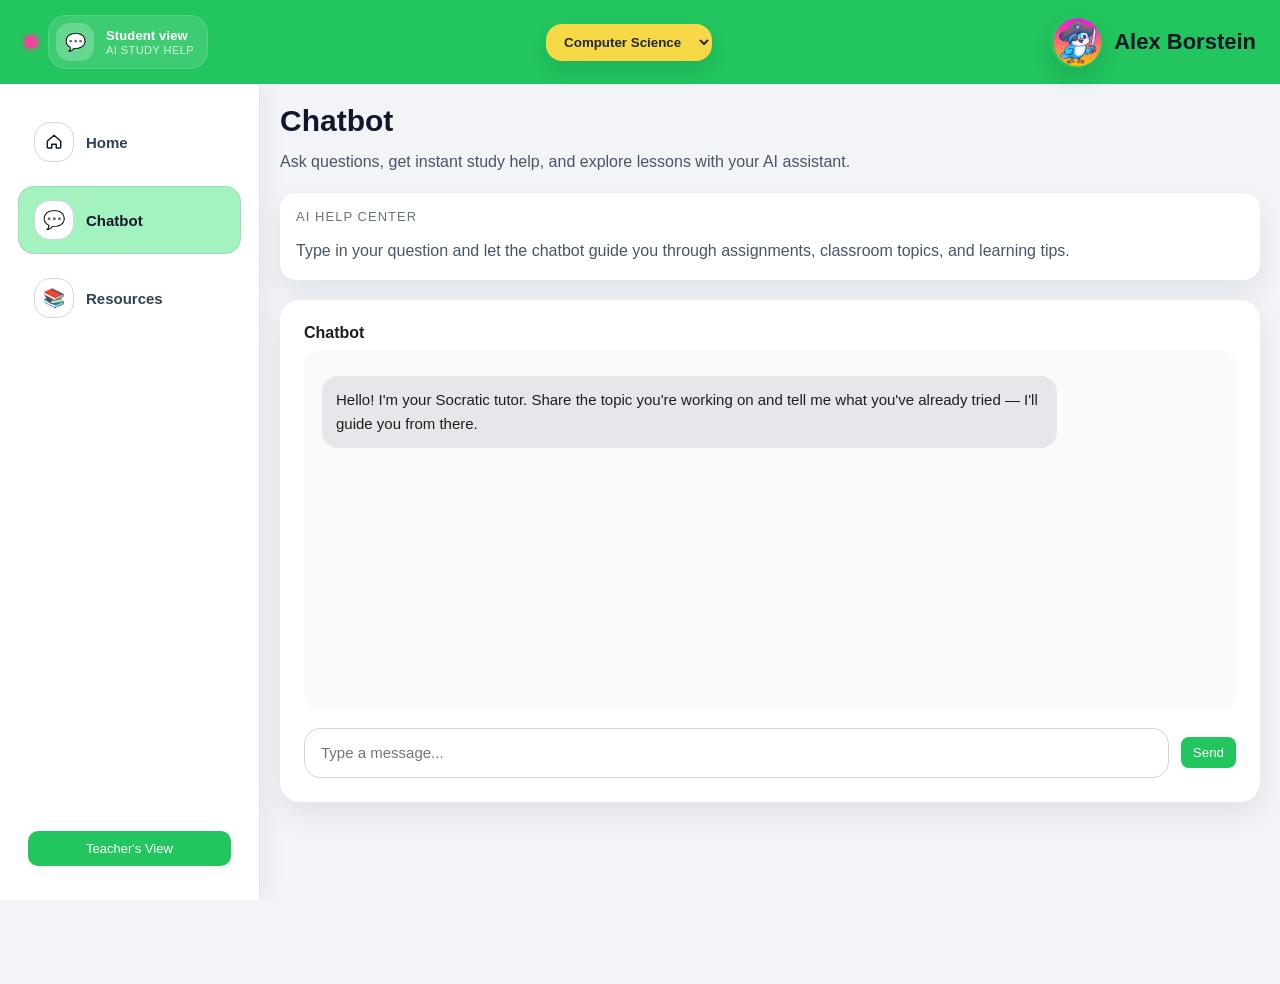
==== commit fc7a7594: "git status" ====
--- a/chatbot.html
+++ b/chatbot.html
@@ -13,15 +13,20 @@
   <header class="top-bar">
     <div class="top-left">
       <div class="status-dot"></div>
-      <div class="top-icon">📄</div>
-      <div class="top-label">Student view</div>
+      <div class="top-chip">
+        <div class="top-icon">💬</div>
+        <div class="top-copy">
+          <div class="top-label">Student view</div>
+          <div class="top-subtitle">AI Study Help</div>
+        </div>
+      </div>
     </div>
 
     <div class="top-center">
       <select class="dropdown">
-        <option>Class 1</option>
-        <option>Class 2</option>
-        <option>Class 3</option>
+        <option>Computer Science</option>
+        <option>Mathematics</option>
+        <option>Physics</option>
       </select>
     </div>
 
@@ -35,7 +40,11 @@
     <aside class="sidebar">
       <nav>
         <a href="index.html" class="nav-item">
-          <span class="nav-icon">🏠</span>
+          <span class="nav-icon home-icon">
+            <svg viewBox="0 0 24 24" fill="none" stroke="currentColor" stroke-width="1.9" stroke-linecap="round" stroke-linejoin="round">
+              <path d="M3 11L12 3l9 8v8a1 1 0 0 1-1 1h-5v-5H9v5H4a1 1 0 0 1-1-1v-8Z" />
+            </svg>
+          </span>
           Home
         </a>
 
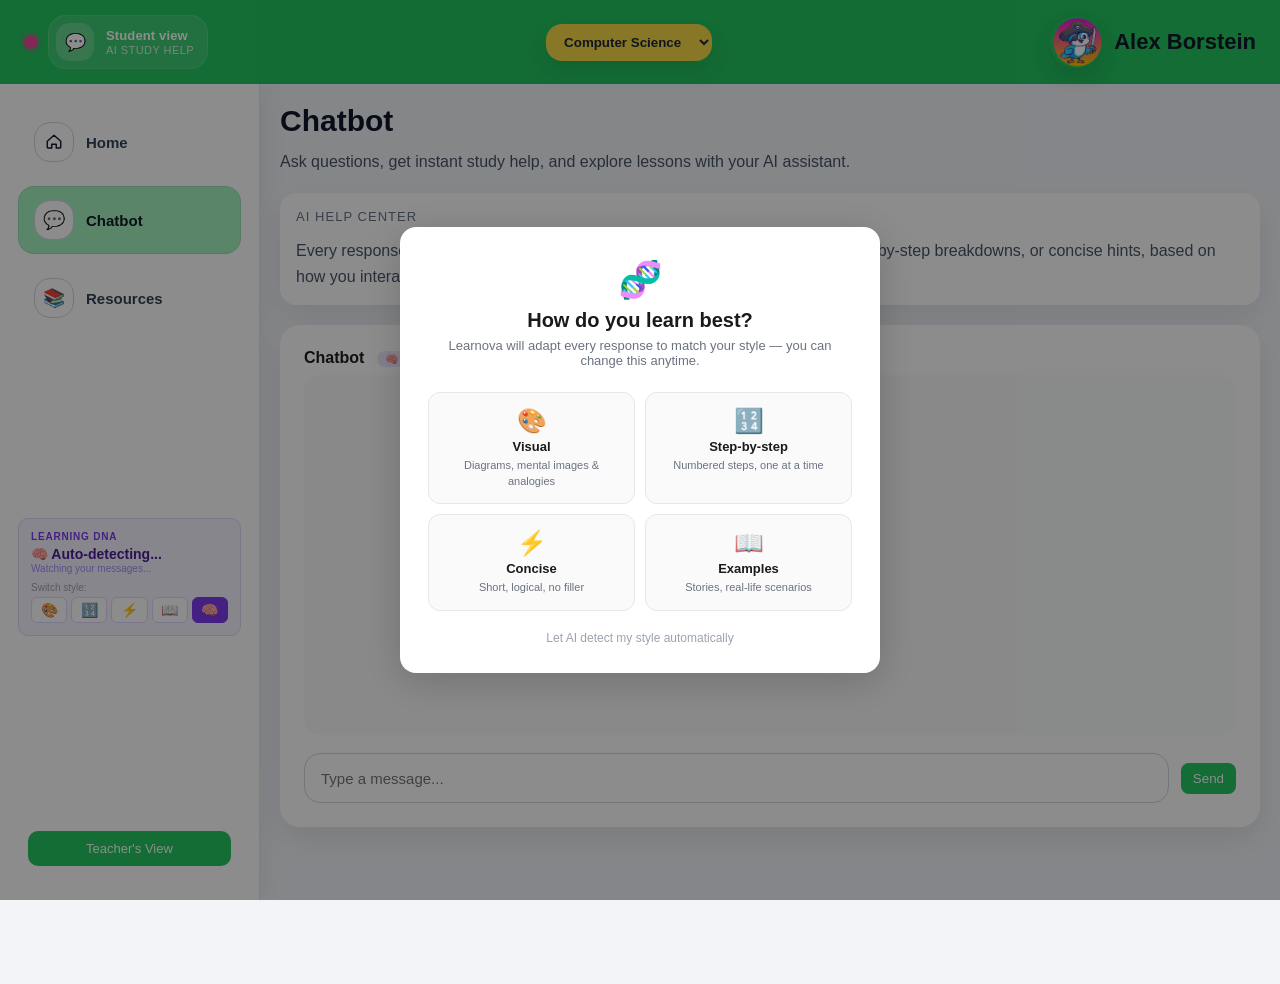
==== commit 85c70c9b: "Updated chatbot.html to prove the claim - adapts according to learning style" ====
--- a/chatbot.html
+++ b/chatbot.html
@@ -1,4 +1,4 @@
-﻿<!DOCTYPE html>
+<!DOCTYPE html>
 <html>
 <head>
   <meta charset="UTF-8">
@@ -21,7 +21,6 @@
         </div>
       </div>
     </div>
-
     <div class="top-center">
       <select class="dropdown">
         <option>Computer Science</option>
@@ -29,12 +28,45 @@
         <option>Physics</option>
       </select>
     </div>
-
     <div class="top-right">
       <img src="assets/profile.png" alt="Profile" class="profile-avatar">
       <span class="profile-name">Alex Borstein</span>
     </div>
   </header>
+
+  <!-- ── LEARNING DNA ONBOARDING OVERLAY ───────────────────────────────── -->
+  <div class="dna-overlay" id="dnaOverlay">
+    <div class="dna-modal">
+      <div class="dna-modal-header">
+        <div class="dna-modal-icon">🧬</div>
+        <h2>How do you learn best?</h2>
+        <p>Learnova will adapt every response to match your style — you can change this anytime.</p>
+      </div>
+      <div class="dna-options">
+        <button class="dna-option" data-style="visual">
+          <span class="dna-opt-emoji">🎨</span>
+          <span class="dna-opt-label">Visual</span>
+          <span class="dna-opt-desc">Diagrams, mental images &amp; analogies</span>
+        </button>
+        <button class="dna-option" data-style="sequential">
+          <span class="dna-opt-emoji">🔢</span>
+          <span class="dna-opt-label">Step-by-step</span>
+          <span class="dna-opt-desc">Numbered steps, one at a time</span>
+        </button>
+        <button class="dna-option" data-style="direct">
+          <span class="dna-opt-emoji">⚡</span>
+          <span class="dna-opt-label">Concise</span>
+          <span class="dna-opt-desc">Short, logical, no filler</span>
+        </button>
+        <button class="dna-option" data-style="narrative">
+          <span class="dna-opt-emoji">📖</span>
+          <span class="dna-opt-label">Examples</span>
+          <span class="dna-opt-desc">Stories, real-life scenarios</span>
+        </button>
+      </div>
+      <button class="dna-skip" id="dnaSkip">Let AI detect my style automatically</button>
+    </div>
+  </div>
 
   <div class="container">
     <aside class="sidebar">
@@ -47,18 +79,33 @@
           </span>
           Home
         </a>
-
         <a href="chatbot.html" class="nav-item active">
           <span class="nav-icon">💬</span>
           Chatbot
         </a>
-
         <a href="resources.html" class="nav-item">
           <span class="nav-icon">📚</span>
           Resources
         </a>
-
       </nav>
+
+      <!-- Learning DNA sidebar panel -->
+      <div class="learning-dna-panel">
+        <div class="dna-label">Learning DNA</div>
+        <div class="dna-style" id="dnaStyle">Detecting...</div>
+        <div class="dna-source" id="dnaSource"></div>
+        <div class="dna-signals" id="dnaSignals"></div>
+        <div class="dna-style-picker">
+          <span class="dna-picker-label">Switch style:</span>
+          <div class="dna-picker-btns">
+            <button class="dna-pick-btn" data-style="visual" title="Visual">🎨</button>
+            <button class="dna-pick-btn" data-style="sequential" title="Step-by-step">🔢</button>
+            <button class="dna-pick-btn" data-style="direct" title="Concise">⚡</button>
+            <button class="dna-pick-btn" data-style="narrative" title="Examples">📖</button>
+            <button class="dna-pick-btn" data-style="default" title="Auto-detect">🧠</button>
+          </div>
+        </div>
+      </div>
 
       <a href="teacher-dashboard.html" class="teacher-btn">
         Teacher's View
@@ -74,17 +121,18 @@
       <article class="card">
         <div class="card-title">AI Help Center</div>
         <p class="card-text">
-          Type in your question and let the chatbot guide you through assignments, classroom topics, and learning tips.
+          Every response adapts to your learning style in real time — visual analogies, step-by-step breakdowns, or concise hints, based on how you interact.
         </p>
       </article>
 
       <div class="chatbox">
-        <div class="chat-header">Chatbot</div>
+        <div class="chat-header">
+          Chatbot
+          <span class="chat-dna-badge" id="chatDnaBadge"></span>
+        </div>
 
         <div class="chat-messages" id="chatMessages">
-          <div class="bot">
-            Hello! I'm your Socratic tutor. Share the topic you're working on and tell me what you've already tried — I'll guide you from there.
-          </div>
+          <!-- welcome message injected by JS after style is set -->
         </div>
 
         <div class="chat-input">
@@ -95,15 +143,278 @@
     </main>
   </div>
 
+<style>
+/* ── DNA Overlay ─────────────────────────────────────────────────────────── */
+.dna-overlay {
+  position: fixed;
+  inset: 0;
+  background: rgba(0,0,0,0.45);
+  z-index: 1000;
+  display: flex;
+  align-items: center;
+  justify-content: center;
+}
+.dna-overlay.hidden { display: none; }
+
+.dna-modal {
+  background: #fff;
+  border-radius: 16px;
+  padding: 32px 28px 24px;
+  width: min(480px, 92vw);
+  box-shadow: 0 8px 40px rgba(0,0,0,0.18);
+}
+.dna-modal-header { text-align: center; margin-bottom: 24px; }
+.dna-modal-icon { font-size: 36px; margin-bottom: 8px; }
+.dna-modal-header h2 { font-size: 20px; font-weight: 600; margin: 0 0 6px; color: #1a1a1a; }
+.dna-modal-header p  { font-size: 13px; color: #6b7280; margin: 0; }
+
+.dna-options {
+  display: grid;
+  grid-template-columns: 1fr 1fr;
+  gap: 10px;
+  margin-bottom: 16px;
+}
+.dna-option {
+  display: flex;
+  flex-direction: column;
+  align-items: center;
+  gap: 4px;
+  padding: 14px 10px;
+  border: 1.5px solid #e5e7eb;
+  border-radius: 12px;
+  background: #fafafa;
+  cursor: pointer;
+  transition: border-color 0.15s, background 0.15s;
+  text-align: center;
+}
+.dna-option:hover, .dna-option.selected {
+  border-color: #7c3aed;
+  background: #f5f3ff;
+}
+.dna-opt-emoji  { font-size: 24px; }
+.dna-opt-label  { font-size: 13px; font-weight: 600; color: #1a1a1a; }
+.dna-opt-desc   { font-size: 11px; color: #6b7280; line-height: 1.4; }
+
+.dna-skip {
+  display: block;
+  width: 100%;
+  background: none;
+  border: none;
+  font-size: 12px;
+  color: #9ca3af;
+  cursor: pointer;
+  text-align: center;
+  padding: 4px;
+}
+.dna-skip:hover { color: #6b7280; text-decoration: underline; }
+
+/* ── Sidebar DNA panel ───────────────────────────────────────────────────── */
+.learning-dna-panel {
+  margin: 12px 0;
+  padding: 12px;
+  background: #f5f3ff;
+  border-radius: 10px;
+  border: 1px solid #ddd6fe;
+}
+.dna-label {
+  font-size: 10px;
+  font-weight: 600;
+  letter-spacing: 0.08em;
+  text-transform: uppercase;
+  color: #7c3aed;
+  margin-bottom: 4px;
+}
+.dna-style { font-size: 14px; font-weight: 600; color: #4c1d95; }
+.dna-source { font-size: 10px; color: #a78bfa; margin-top: 1px; margin-bottom: 4px; }
+.dna-signals { font-size: 11px; color: #9ca3af; margin-bottom: 8px; }
+
+.dna-style-picker { margin-top: 6px; }
+.dna-picker-label { font-size: 10px; color: #9ca3af; display: block; margin-bottom: 4px; }
+.dna-picker-btns  { display: flex; gap: 4px; }
+.dna-pick-btn {
+  flex: 1;
+  font-size: 14px;
+  padding: 4px 0;
+  border: 1px solid #ddd6fe;
+  border-radius: 6px;
+  background: #fff;
+  cursor: pointer;
+  transition: background 0.12s, border-color 0.12s;
+}
+.dna-pick-btn:hover   { background: #ede9fe; border-color: #a78bfa; }
+.dna-pick-btn.active  { background: #7c3aed; border-color: #7c3aed; }
+
+/* ── Chat header badge ───────────────────────────────────────────────────── */
+.chat-dna-badge {
+  font-size: 11px;
+  background: #ede9fe;
+  color: #5b21b6;
+  padding: 2px 8px;
+  border-radius: 99px;
+  margin-left: 8px;
+  font-weight: 500;
+  transition: opacity 0.3s;
+}
+
+/* ── Typing indicator ────────────────────────────────────────────────────── */
+.typing-indicator { display: flex; gap: 4px; padding: 10px; }
+.typing-indicator span {
+  width: 7px; height: 7px;
+  border-radius: 50%; background: #666;
+  animation: bounce 1.2s infinite ease-in-out;
+}
+.typing-indicator span:nth-child(2) { animation-delay: 0.2s; }
+.typing-indicator span:nth-child(3) { animation-delay: 0.4s; }
+@keyframes bounce {
+  0%, 80%, 100% { transform: translateY(0); opacity: 0.4; }
+  40%           { transform: translateY(-6px); opacity: 1; }
+}
+</style>
+
 <script>
-  // ✅ Backend URL (your Python/Flask server)
-  const API_URL = "http://127.0.0.1:5000/chat";
+  const API_URL    = "http://127.0.0.1:5000/chat";
+  const STUDENT_NAME = "Alex Borstein";
 
   const chatMessages = document.getElementById("chatMessages");
-  const userInput = document.getElementById("userInput");
-  const sendBtn = document.getElementById("sendBtn");
+  const userInput    = document.getElementById("userInput");
+  const sendBtn      = document.getElementById("sendBtn");
+  const dnaStyleEl   = document.getElementById("dnaStyle");
+  const dnaSourceEl  = document.getElementById("dnaSource");
+  const dnaSignalsEl = document.getElementById("dnaSignals");
+  const chatDnaBadge = document.getElementById("chatDnaBadge");
+  const dnaOverlay   = document.getElementById("dnaOverlay");
 
   const conversationHistory = [];
+
+  // ── Learning DNA ──────────────────────────────────────────────────────────
+  const DNA_STYLES = {
+    visual:     { label: "Visual / Analogy",  emoji: "🎨", hint: "Use diagrams described in words, mental images, and real-world analogies. For example: 'Think of RAM like a desk — the bigger it is, the more things you can work on at once.'" },
+    sequential: { label: "Step-by-step",       emoji: "🔢", hint: "Break every explanation into numbered steps. Never skip a step. Use: Step 1: ... Step 2: ... and confirm understanding before moving on." },
+    direct:     { label: "Concise & Direct",   emoji: "⚡", hint: "Keep responses short and logical. No preamble, no filler. Get to the point immediately, then ask one focused guiding question." },
+    narrative:  { label: "Story / Examples",   emoji: "📖", hint: "Lead with a story, scenario, or relatable real-life situation before explaining the concept. Make abstract ideas concrete through examples." },
+    default:    { label: "Auto-detecting...",  emoji: "🧠", hint: "No clear style detected yet. Use a balanced approach and adapt based on how the student responds." }
+  };
+
+  const styleScores  = { visual: 0, sequential: 0, direct: 0, narrative: 0 };
+  let detectedStyle  = "default";   // from auto-detection
+  let manualStyle    = null;        // set by user pick (overrides auto)
+  let totalMessages  = 0;
+
+  const STYLE_SIGNALS = {
+    visual:     ["diagram", "picture", "visualize", "show me", "what does", "looks like", "imagine", "draw", "image", "visual"],
+    sequential: ["step by step", "steps", "how do i", "walk me through", "first", "then what", "next", "order", "process", "guide me"],
+    direct:     ["just tell me", "short answer", "quick", "simply", "briefly", "in one line", "tl;dr", "just give", "summarize"],
+    narrative:  ["example", "like what", "story", "real life", "analogy", "explain like", "eli5", "for instance", "scenario", "use a"]
+  };
+
+  function activeStyle() {
+    return manualStyle || detectedStyle;
+  }
+
+  function setManualStyle(style) {
+    manualStyle = style;
+    updateDNAUI();
+  }
+
+  function updateLearningDNA(message) {
+    const lower = message.toLowerCase();
+    totalMessages++;
+
+    for (const [style, keywords] of Object.entries(STYLE_SIGNALS)) {
+      if (keywords.some(kw => lower.includes(kw))) {
+        styleScores[style]++;
+      }
+    }
+
+    if (totalMessages >= 1) {
+      const top = Object.entries(styleScores).sort((a, b) => b[1] - a[1])[0];
+      if (top[1] > 0) detectedStyle = top[0];
+    }
+
+    if (!manualStyle) updateDNAUI();
+  }
+
+  function updateDNAUI() {
+    const style  = activeStyle();
+    const info   = DNA_STYLES[style];
+
+    dnaStyleEl.textContent = `${info.emoji} ${info.label}`;
+
+    if (manualStyle) {
+      dnaSourceEl.textContent = "Manually selected";
+    } else if (detectedStyle !== "default") {
+      dnaSourceEl.textContent = "Auto-detected from your messages";
+    } else {
+      dnaSourceEl.textContent = "Watching your messages...";
+    }
+
+    const fired = Object.entries(styleScores)
+      .filter(([, v]) => v > 0)
+      .map(([k, v]) => `${DNA_STYLES[k].emoji} ×${v}`)
+      .join("  ");
+    dnaSignalsEl.textContent = fired || "";
+
+    chatDnaBadge.textContent = `${info.emoji} ${info.label}`;
+
+    // Highlight active picker button
+    document.querySelectorAll(".dna-pick-btn").forEach(btn => {
+      btn.classList.toggle("active", btn.dataset.style === style);
+    });
+  }
+
+  // Sidebar quick-switch buttons
+  document.querySelectorAll(".dna-pick-btn").forEach(btn => {
+    btn.addEventListener("click", () => {
+      const s = btn.dataset.style;
+      if (s === "default") {
+        manualStyle = null;       // go back to auto-detect
+        detectedStyle = "default";
+        Object.keys(styleScores).forEach(k => styleScores[k] = 0);
+        totalMessages = 0;
+      } else {
+        setManualStyle(s);
+      }
+      updateDNAUI();
+
+      // Inject a system message in chat so the change is visible
+      const info = DNA_STYLES[s === "default" ? "default" : s];
+      const note = document.createElement("div");
+      note.className = "bot dna-switch-note";
+      note.textContent = `🧬 Style switched to ${info.emoji} ${info.label} — my next response will reflect this.`;
+      chatMessages.appendChild(note);
+      chatMessages.scrollTop = chatMessages.scrollHeight;
+    });
+  });
+
+  // ── Onboarding overlay ────────────────────────────────────────────────────
+  document.querySelectorAll(".dna-option").forEach(btn => {
+    btn.addEventListener("click", () => {
+      document.querySelectorAll(".dna-option").forEach(b => b.classList.remove("selected"));
+      btn.classList.add("selected");
+      const chosen = btn.dataset.style;
+      setTimeout(() => {
+        dnaOverlay.classList.add("hidden");
+        setManualStyle(chosen);
+        const info = DNA_STYLES[chosen];
+        appendBotMessage(`Great! I'll explain everything using ${info.emoji} ${info.label} style. Let's get started — what topic or problem are you working on today?`);
+      }, 300);
+    });
+  });
+
+  document.getElementById("dnaSkip").addEventListener("click", () => {
+    dnaOverlay.classList.add("hidden");
+    updateDNAUI();
+    appendBotMessage("Hello! I'm your Socratic tutor. I'll adapt to how you learn as we go. Share the topic you're working on and tell me what you've already tried — I'll guide you from there.");
+  });
+  // ─────────────────────────────────────────────────────────────────────────
+
+  function appendBotMessage(text) {
+    const msg = document.createElement("div");
+    msg.className = "bot";
+    msg.innerText = text;
+    chatMessages.appendChild(msg);
+    chatMessages.scrollTop = chatMessages.scrollHeight;
+  }
 
   function appendMessage(role, text) {
     const msg = document.createElement("div");
@@ -114,25 +425,21 @@
   }
 
   function setLoading(isLoading) {
-    sendBtn.disabled = isLoading;
-    userInput.disabled = isLoading;
+    sendBtn.disabled    = isLoading;
+    userInput.disabled  = isLoading;
     sendBtn.textContent = isLoading ? "..." : "Send";
   }
 
   let typingBubble = null;
-
   function showTyping() {
     typingBubble = document.createElement("div");
     typingBubble.className = "bot typing-indicator";
     typingBubble.innerHTML = "<span></span><span></span><span></span>";
     chatMessages.appendChild(typingBubble);
-  }
-
+    chatMessages.scrollTop = chatMessages.scrollHeight;
+  }
   function hideTyping() {
-    if (typingBubble) {
-      typingBubble.remove();
-      typingBubble = null;
-    }
+    if (typingBubble) { typingBubble.remove(); typingBubble = null; }
   }
 
   async function sendMessage() {
@@ -142,20 +449,22 @@
     appendMessage("user", message);
     userInput.value = "";
 
+    updateLearningDNA(message);
+
     conversationHistory.push({ role: "user", content: message });
-
     setLoading(true);
     showTyping();
 
     try {
       const response = await fetch(API_URL, {
         method: "POST",
-        headers: {
-          "Content-Type": "application/json"
-        },
+        headers: { "Content-Type": "application/json" },
         body: JSON.stringify({
-          message: message,
-          history: conversationHistory
+          message:              message,
+          history:              conversationHistory,
+          student_name:         STUDENT_NAME,
+          learning_style:       activeStyle(),
+          learning_style_hint:  DNA_STYLES[activeStyle()].hint
         })
       });
 
@@ -164,11 +473,10 @@
         throw new Error(err.error || "Server error");
       }
 
-      const data = await response.json();
+      const data  = await response.json();
       const reply = data.reply;
 
       conversationHistory.push({ role: "assistant", content: reply });
-
       hideTyping();
       appendMessage("bot", reply);
 
@@ -183,36 +491,12 @@
   }
 
   userInput.addEventListener("keydown", (e) => {
-    if (e.key === "Enter" && !e.shiftKey) {
-      e.preventDefault();
-      sendMessage();
-    }
+    if (e.key === "Enter" && !e.shiftKey) { e.preventDefault(); sendMessage(); }
   });
+
+  // Initialise badge display
+  updateDNAUI();
 </script>
 
-<style>
-  .typing-indicator {
-    display: flex;
-    gap: 4px;
-    padding: 10px;
-  }
-
-  .typing-indicator span {
-    width: 7px;
-    height: 7px;
-    border-radius: 50%;
-    background: #666;
-    animation: bounce 1.2s infinite ease-in-out;
-  }
-
-  .typing-indicator span:nth-child(2) { animation-delay: 0.2s; }
-  .typing-indicator span:nth-child(3) { animation-delay: 0.4s; }
-
-  @keyframes bounce {
-    0%, 80%, 100% { transform: translateY(0); opacity: 0.4; }
-    40% { transform: translateY(-6px); opacity: 1; }
-  }
-</style>
-
 </body>
-</html>+</html>
